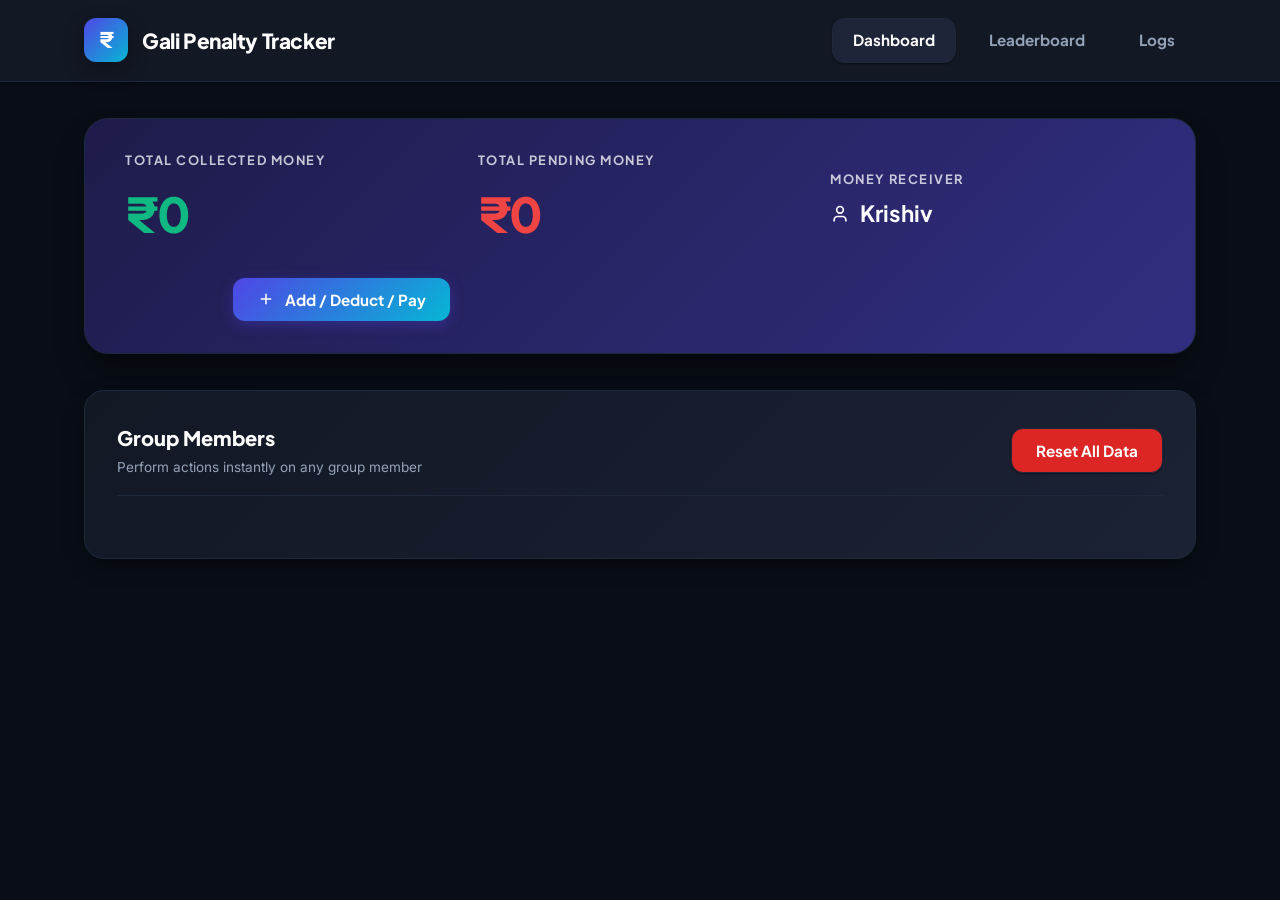
==== static/index.html @ d00251c5 "Initial commit" ====
<!DOCTYPE html>
<html lang="en" data-theme="light">
<head>
    <meta charset="UTF-8">
    <meta name="viewport" content="width=device-width, initial-scale=1.0">
    <meta http-equiv="Cache-Control" content="no-cache, no-store, must-revalidate" />
    <meta http-equiv="Pragma" content="no-cache" />
    <meta http-equiv="Expires" content="0" />
    <title>Dashboard - Bad Word Penalty Tracker</title>
    <link rel="preconnect" href="https://fonts.googleapis.com">
    <link rel="preconnect" href="https://fonts.gstatic.com" crossorigin>
    <link href="https://fonts.googleapis.com/css2?family=Inter:wght@300;400;500;600;700&family=Outfit:wght@400;500;600;700&display=swap" rel="stylesheet">
    <link rel="stylesheet" href="style.css">
</head>
<body>

    <!-- Top Navigation -->
    <nav class="top-nav">
        <div class="container flex-between">
            <div class="brand">
                <div class="logo-circle">₹</div>
                <h1 class="brand-title">Gali Penalty Tracker</h1>
            </div>
            <div class="nav-links">
                <a href="index.html" class="nav-link active">Dashboard</a>
                <a href="leaderboard.html" class="nav-link">Leaderboard</a>
                <a href="transactions.html" class="nav-link">Logs</a>
            </div>
        </div>
    </nav>

    <main class="container">
        <!-- Financial Summary card -->
        <div class="summary-card">
            <div class="summary-item">
                <h4>Total Collected Money</h4>
                <div class="amount" id="totalCollectedText" style="color: #10b981;">₹0</div>
            </div>
            <div class="summary-item">
                <h4>Total Pending Money</h4>
                <div class="amount" id="totalPendingText" style="color: #ef4444;">₹0</div>
            </div>
            <div class="summary-item">
                <h4>Money Receiver</h4>
                <div class="receiver-name">
                    <svg xmlns="http://www.w3.org/2000/svg" width="20" height="20" viewBox="0 0 24 24" fill="none" stroke="currentColor" stroke-width="2">
                        <path d="M19 21v-2a4 4 0 0 0-4-4H9a4 4 0 0 0-4 4v2"/>
                        <circle cx="12" cy="7" r="4"/>
                    </svg>
                    <span>Krishiv</span>
                </div>
            </div>
            <div class="summary-actions">
                <button class="btn btn-primary" onclick="openAddFineModal()">
                    <svg xmlns="http://www.w3.org/2000/svg" width="18" height="18" viewBox="0 0 24 24" fill="none" stroke="currentColor" stroke-width="2">
                        <path d="M5 12h14m-7-7v14"/>
                    </svg>
                    <span>Add / Deduct / Pay</span>
                </button>
            </div>
        </div>

        <!-- Members Grid Area -->
        <div class="card">
            <div class="card-header">
                <div>
                    <h3 class="card-title">Group Members</h3>
                    <p class="card-subtitle">Perform actions instantly on any group member</p>
                </div>
                <button class="btn btn-outline btn-danger" onclick="confirmResetAll()">Reset All Data</button>
            </div>
            <div class="members-grid" id="membersGrid">
                <!-- Dynamically populated via script -->
            </div>
        </div>
    </main>

    <!-- Modal Backdrop -->
    <div class="modal-backdrop" id="fineModalBackdrop" onclick="closeAddFineModalOnBackdrop(event)">
        <div class="modal" id="fineModal">
            <div class="modal-header">
                <h3 class="modal-title">Record Action</h3>
                <button class="modal-close" onclick="closeAddFineModal()">&times;</button>
            </div>
            <form id="addFineForm" onsubmit="submitFineForm(event)">
                <div class="form-group">
                    <label class="form-label" for="memberSelect">Select Member</label>
                    <select class="form-select" id="memberSelect" required>
                        <option value="" disabled selected>Choose a member</option>
                    </select>
                </div>
                <div class="form-group">
                    <label class="form-label" for="actionSelect">Select Action</label>
                    <select class="form-select" id="actionSelect" required>
                        <option value="add" selected>Add Fine</option>
                        <option value="pay">Pay Fine</option>
                        <option value="deduct">Deduct Fine</option>
                    </select>
                </div>
                <div class="form-group">
                    <label class="form-label" for="amountSelect">Select Amount</label>
                    <select class="form-select" id="amountSelect" required>
                        <option value="10" selected>₹10</option>
                        <option value="5">₹5</option>
                    </select>
                </div>
                <div class="modal-footer">
                    <button type="button" class="btn btn-outline" onclick="closeAddFineModal()">Cancel</button>
                    <button type="submit" class="btn btn-primary">Submit Action</button>
                </div>
            </form>
        </div>
    </div>

    <script>
        let members = [];

        async function fetchApp() {
            try {
                const res = await fetch('/api/members');
                members = await res.json();
                renderMembers();
            } catch (e) {
                console.error("Failed to load members", e);
            }
        }

        function renderMembers() {
            let totalPending = 0;
            let totalCollected = 0;
            const grid = document.getElementById('membersGrid');
            grid.innerHTML = '';
            
            // Sync select
            const selectEl = document.getElementById('memberSelect');
            selectEl.innerHTML = '<option value="" disabled selected>Choose a member</option>';

            members.forEach(m => {
                totalPending += m.totalFine;
                totalCollected += (m.paidFine || 0);
                
                const opt = document.createElement('option');
                opt.value = m.name;
                opt.textContent = m.name;
                selectEl.appendChild(opt);

                const html = `
                    <div class="member-card">
                        <div class="member-card-top" style="flex-direction: column; gap: 8px;">
                            <div style="display: flex; justify-content: space-between; width: 100%; align-items: baseline;">
                                <h4 class="member-card-title">${m.name}</h4>
                                <span style="font-size: 0.8rem; background-color: var(--border-color); padding: 4px 8px; border-radius: 6px; color: #94a3b8;">${m.violations} violation${m.violations === 1 ? '' : 's'}</span>
                            </div>
                            <div style="display: flex; gap: 16px; margin-top: 4px; font-size: 0.9rem;">
                                <span style="color: #94a3b8;">Pending: <strong style="color: #ef4444;">₹${m.totalFine}</strong></span>
                                <span style="color: #94a3b8;">Paid: <strong style="color: #10b981;">₹${m.paidFine || 0}</strong></span>
                            </div>
                        </div>
                        <div class="member-card-actions" style="display: flex; gap: 4px; margin-top: 12px;">
                            <button class="btn btn-outline" style="padding: 6px 8px; font-size: 0.75rem; flex: 1; border-color: #3b82f6;" onclick="quickAction('${m.name}', 'add')" title="Quick Add Fine">Add</button>
                            <button class="btn btn-outline" style="padding: 6px 8px; font-size: 0.75rem; flex: 1; background-color: #10b981; color: white; border-color: #059669;" onclick="quickAction('${m.name}', 'pay')" title="Quick Mark as Paid">Pay</button>
                            <button class="btn btn-outline" style="padding: 6px 8px; font-size: 0.75rem; flex: 1;" onclick="quickAction('${m.name}', 'deduct')" title="Quick Deduct">Deduct</button>
                        </div>
                    </div>
                `;
                grid.insertAdjacentHTML('beforeend', html);
            });
            
            document.getElementById('totalPendingText').textContent = `₹${totalPending}`;
            document.getElementById('totalCollectedText').textContent = `₹${totalCollected}`;
        }

        async function quickAction(name, action, amount = 10) {
            try {
                const res = await fetch('/api/action', {
                    method: 'POST',
                    headers: {'Content-Type': 'application/json'},
                    body: JSON.stringify({name, action, amount: parseInt(amount)})
                });
                if (!res.ok) {
                    const err = await res.json();
                    alert(err.detail || "Operation failed");
                    return;
                }
                fetchApp();
            } catch (e) {
                console.error(e);
            }
        }

        function openAddFineModal() { document.getElementById('fineModalBackdrop').classList.add('active'); }
        function closeAddFineModal() { document.getElementById('fineModalBackdrop').classList.remove('active'); document.getElementById('addFineForm').reset(); }
        function closeAddFineModalOnBackdrop(e) { if (e.target.id === 'fineModalBackdrop') closeAddFineModal(); }

        async function submitFineForm(e) {
            e.preventDefault();
            const name = document.getElementById('memberSelect').value;
            const action = document.getElementById('actionSelect').value;
            const amount = document.getElementById('amountSelect').value;
            if (name && action) {
                await quickAction(name, action, amount);
                closeAddFineModal();
            }
        }

        async function confirmResetAll() {
            if (confirm("Reset everything in SQLite? This action cannot be undone.")) {
                await fetch('/api/reset', {method: 'POST'});
                fetchApp();
            }
        }

        window.addEventListener('load', () => {
            fetchApp();
            setInterval(fetchApp, 2000);
        });
    </script>
</body>
</html>
---- static/style.css ----
@import url('https://fonts.googleapis.com/css2?family=Inter:wght@300;400;500;600;700&family=Outfit:wght@400;500;600;700&family=Plus+Jakarta+Sans:wght@400;500;600;700;800&display=swap');

:root {
    --bg-body: #090d16;
    --bg-card: #121824;
    --bg-card-hover: #1e2538;
    --bg-sidebar: #121824;
    --text-primary: #ffffff;
    --text-secondary: #94a3b8;
    --text-muted: #64748b;
    --accent-primary: #4f46e5;
    --accent-primary-hover: #4338ca;
    --accent-secondary: #06b6d4;
    --border-color: #1e293b;
    --input-bg: #1e263d;
    --shadow-sm: 0 1px 2px 0 rgba(0, 0, 0, 0.4);
    --shadow-md: 0 8px 24px -4px rgba(0, 0, 0, 0.45);
    --shadow-lg: 0 20px 32px -8px rgba(0, 0, 0, 0.5);
    --badge-top-1: #f59e0b;
    --badge-top-2: #94a3b8;
    --badge-top-3: #d97706;
    --gradient-accent: linear-gradient(135deg, #4f46e5, #06b6d4);
    --gradient-header: linear-gradient(135deg, #1e1b4b, #312e81);
    --gradient-card: linear-gradient(135deg, #121824, #1b2234);
}

* {
    box-sizing: border-box;
    margin: 0;
    padding: 0;
    transition: background-color 0.25s ease, color 0.25s ease, border-color 0.25s ease, transform 0.2s ease;
}

body {
    font-family: 'Inter', sans-serif;
    background-color: var(--bg-body);
    color: var(--text-primary);
    min-height: 100vh;
    display: flex;
    flex-direction: column;
    padding-bottom: 60px;
    line-height: 1.5;
}

h1, h2, h3, h4 {
    font-family: 'Plus Jakarta Sans', sans-serif;
    font-weight: 700;
}

.container {
    width: 100%;
    max-width: 1160px;
    margin: 0 auto;
    padding: 0 24px;
}

.flex-between {
    display: flex;
    align-items: center;
    justify-content: space-between;
}

/* Nav styles */
.top-nav {
    background-color: #121824;
    border-bottom: 1px solid var(--border-color);
    padding: 18px 0;
    position: sticky;
    top: 0;
    z-index: 50;
    box-shadow: var(--shadow-sm);
}

.brand {
    display: flex;
    align-items: center;
    gap: 14px;
}

.logo-circle {
    width: 44px;
    height: 44px;
    border-radius: 12px;
    background: var(--gradient-accent);
    display: flex;
    align-items: center;
    justify-content: center;
    color: #ffffff;
    font-weight: 800;
    font-family: 'Plus Jakarta Sans', sans-serif;
    font-size: 1.35rem;
    box-shadow: var(--shadow-md);
}

.brand-title {
    font-size: 1.3rem;
    letter-spacing: -0.02em;
    color: #ffffff;
    font-weight: 800;
}

.nav-links {
    display: flex;
    gap: 12px;
    align-items: center;
}

.nav-link {
    font-family: 'Plus Jakarta Sans', sans-serif;
    font-weight: 700;
    font-size: 0.95rem;
    color: #94a3b8;
    text-decoration: none;
    padding: 10px 20px;
    border-radius: 12px;
    display: flex;
    align-items: center;
    gap: 8px;
    border: 1px solid transparent;
}

.nav-link:hover {
    background-color: var(--bg-card-hover);
    color: #ffffff;
}

.nav-link.active {
    background-color: var(--bg-card-hover);
    color: #ffffff;
    border-color: var(--border-color);
    box-shadow: var(--shadow-sm);
}

/* Base components */
.summary-card {
    background: var(--gradient-header);
    border: 1px solid var(--border-color);
    border-radius: 24px;
    padding: 32px 40px;
    color: #ffffff;
    margin-top: 36px;
    margin-bottom: 36px;
    box-shadow: var(--shadow-lg);
    display: grid;
    grid-template-columns: repeat(auto-fit, minmax(240px, 1fr));
    gap: 28px;
    align-items: center;
}

.summary-item h4 {
    font-size: 0.8rem;
    text-transform: uppercase;
    letter-spacing: 0.12em;
    color: rgba(255, 255, 255, 0.75);
    margin-bottom: 8px;
    font-weight: 700;
}

.summary-item .amount {
    font-size: 3rem;
    font-weight: 800;
    font-family: 'Plus Jakarta Sans', sans-serif;
    letter-spacing: -0.03em;
    color: #ffffff;
}

.summary-item .receiver-name {
    font-size: 1.4rem;
    font-weight: 700;
    display: flex;
    align-items: center;
    gap: 10px;
    margin-top: 4px;
    font-family: 'Plus Jakarta Sans', sans-serif;
    color: #ffffff;
}

.summary-actions {
    display: flex;
    gap: 14px;
    justify-content: flex-end;
    align-items: center;
}

.btn {
    display: inline-flex;
    align-items: center;
    justify-content: center;
    padding: 12px 24px;
    border-radius: 12px;
    font-family: 'Plus Jakarta Sans', sans-serif;
    font-weight: 700;
    font-size: 0.95rem;
    cursor: pointer;
    border: none;
    text-decoration: none;
    gap: 10px;
    box-shadow: var(--shadow-sm);
}

.btn:active { transform: scale(0.96); }

.btn-primary {
    background: var(--gradient-accent);
    color: #ffffff;
    box-shadow: 0 4px 14px 0 rgba(79, 70, 229, 0.35);
}

.btn-primary:hover {
    transform: translateY(-2px);
    box-shadow: 0 6px 20px 0 rgba(79, 70, 229, 0.45);
}

.btn-outline {
    background: var(--bg-card);
    border: 1px solid var(--border-color);
    color: #ffffff;
}

.btn-outline:hover {
    background: var(--bg-card-hover);
    border-color: #475569;
}

.btn-danger {
    background-color: #dc2626;
    color: #ffffff;
}

.btn-danger:hover { background-color: #b91c1c; }

/* Grid Dashboard */
.card {
    background: var(--gradient-card);
    border: 1px solid var(--border-color);
    border-radius: 20px;
    padding: 32px;
    box-shadow: var(--shadow-md);
    display: flex;
    flex-direction: column;
    gap: 24px;
    height: 100%;
    margin-bottom: 32px;
}

.card-header {
    display: flex;
    align-items: center;
    justify-content: space-between;
    border-bottom: 1px solid var(--border-color);
    padding-bottom: 18px;
    margin-bottom: 6px;
}

.card-title {
    font-size: 1.25rem;
    display: flex;
    align-items: center;
    gap: 10px;
    color: #ffffff;
    font-weight: 800;
}

.card-subtitle {
    font-size: 0.85rem;
    color: #94a3b8;
    margin-top: 4px;
}

/* Leaderboard view */
.leaderboard-list {
    display: flex;
    flex-direction: column;
    gap: 14px;
}

.leaderboard-item {
    display: flex;
    align-items: center;
    gap: 16px;
    padding: 16px 24px;
    background-color: var(--bg-card-hover);
    border-radius: 14px;
    border: 1px solid transparent;
}

.leaderboard-item:hover {
    border-color: #334155;
    background-color: var(--bg-card);
    transform: translateX(3px);
    box-shadow: var(--shadow-sm);
}

.rank-badge {
    width: 38px;
    height: 38px;
    border-radius: 50%;
    display: flex;
    align-items: center;
    justify-content: center;
    font-family: 'Plus Jakarta Sans', sans-serif;
    font-weight: 800;
    font-size: 1.05rem;
    flex-shrink: 0;
    background: var(--bg-body);
    color: var(--text-secondary);
}

.rank-badge.top-1 { background-color: var(--badge-top-1); color: #111827; }
.rank-badge.top-2 { background-color: var(--badge-top-2); color: #111827; }
.rank-badge.top-3 { background-color: var(--badge-top-3); color: #ffffff; }

.member-info {
    flex-grow: 1;
    display: flex;
    flex-direction: column;
    gap: 6px;
}

.member-name-row {
    display: flex;
    justify-content: space-between;
    align-items: baseline;
}

.member-name {
    font-weight: 700;
    font-size: 1.1rem;
    font-family: 'Plus Jakarta Sans', sans-serif;
    color: #ffffff;
}

.member-fines {
    font-family: 'Plus Jakarta Sans', sans-serif;
    font-weight: 800;
    font-size: 1.25rem;
    color: var(--accent-secondary);
}

.progress-bar-container {
    width: 100%;
    height: 8px;
    background-color: var(--border-color);
    border-radius: 4px;
    overflow: hidden;
}

.progress-bar {
    height: 100%;
    border-radius: 4px;
    background: var(--gradient-accent);
    width: 0%;
}

/* Members grid view */
.members-grid {
    display: grid;
    grid-template-columns: repeat(auto-fill, minmax(230px, 1fr));
    gap: 20px;
}

.member-card {
    background-color: var(--bg-card-hover);
    border: 1px solid var(--border-color);
    border-radius: 16px;
    padding: 24px;
    display: flex;
    flex-direction: column;
    justify-content: space-between;
    gap: 18px;
    box-shadow: var(--shadow-sm);
}

.member-card:hover {
    border-color: #3b82f6;
    background-color: var(--bg-card);
    transform: translateY(-4px);
    box-shadow: var(--shadow-md);
}

.member-card-top {
    display: flex;
    justify-content: space-between;
    align-items: flex-start;
}

.member-card-title {
    font-weight: 700;
    font-size: 1.1rem;
    font-family: 'Plus Jakarta Sans', sans-serif;
    color: #ffffff;
}

.member-card-subtitle {
    font-size: 0.85rem;
    color: #94a3b8;
    margin-top: 4px;
}

.member-card-fines {
    font-family: 'Plus Jakarta Sans', sans-serif;
    font-weight: 700;
    font-size: 1.15rem;
    color: var(--accent-secondary);
}

.member-card-actions {
    display: flex;
    gap: 10px;
}

/* Log Tables */
.table-responsive {
    width: 100%;
    overflow-x: auto;
    border-radius: 16px;
    border: 1px solid var(--border-color);
    background: var(--bg-card);
}

table {
    width: 100%;
    border-collapse: collapse;
    text-align: left;
    font-size: 0.95rem;
}

th {
    background-color: var(--bg-card-hover);
    padding: 16px 20px;
    font-family: 'Plus Jakarta Sans', sans-serif;
    font-weight: 700;
    color: #94a3b8;
    border-bottom: 1px solid var(--border-color);
}

td {
    padding: 16px 20px;
    border-bottom: 1px solid var(--border-color);
    color: #e2e8f0;
}

tr:hover td { background-color: var(--bg-card-hover); }

/* Modals */
.modal-backdrop {
    position: fixed;
    top: 0;
    left: 0;
    width: 100%;
    height: 100%;
    background-color: rgba(9, 13, 22, 0.6);
    backdrop-filter: blur(12px);
    z-index: 100;
    display: flex;
    align-items: center;
    justify-content: center;
    opacity: 0;
    pointer-events: none;
}

.modal-backdrop.active { opacity: 1; pointer-events: all; }

.modal {
    background-color: var(--bg-card);
    border: 1px solid var(--border-color);
    border-radius: 24px;
    width: 90%;
    max-width: 440px;
    padding: 32px;
    box-shadow: var(--shadow-lg);
    transform: translateY(20px);
    display: flex;
    flex-direction: column;
    gap: 20px;
}

.modal-backdrop.active .modal { transform: translateY(0); }

.modal-header {
    display: flex;
    justify-content: space-between;
    align-items: center;
    border-bottom: 1px solid var(--border-color);
    padding-bottom: 16px;
}

.modal-title {
    font-size: 1.35rem;
    font-weight: 800;
    font-family: 'Plus Jakarta Sans', sans-serif;
    color: #ffffff;
}

.modal-close {
    background: transparent;
    border: none;
    color: #94a3b8;
    font-size: 1.6rem;
    cursor: pointer;
    width: 36px;
    height: 36px;
    border-radius: 50%;
    display: flex;
    align-items: center;
    justify-content: center;
}

.modal-close:hover { background-color: var(--bg-card-hover); color: #ffffff; }

.form-group {
    display: flex;
    flex-direction: column;
    gap: 8px;
}

.form-label {
    font-size: 0.85rem;
    font-weight: 600;
    color: #94a3b8;
    font-family: 'Plus Jakarta Sans', sans-serif;
}

.form-select {
    background-color: var(--input-bg);
    border: 1px solid var(--border-color);
    color: #ffffff;
    padding: 14px;
    border-radius: 12px;
    font-family: 'Inter', sans-serif;
    font-size: 0.95rem;
    width: 100%;
    outline: none;
    cursor: pointer;
}

.form-select:focus {
    border-color: #3b82f6;
    box-shadow: 0 0 0 4px rgba(59, 130, 246, 0.15);
}

.modal-footer {
    display: flex;
    justify-content: flex-end;
    gap: 12px;
    margin-top: 8px;
}
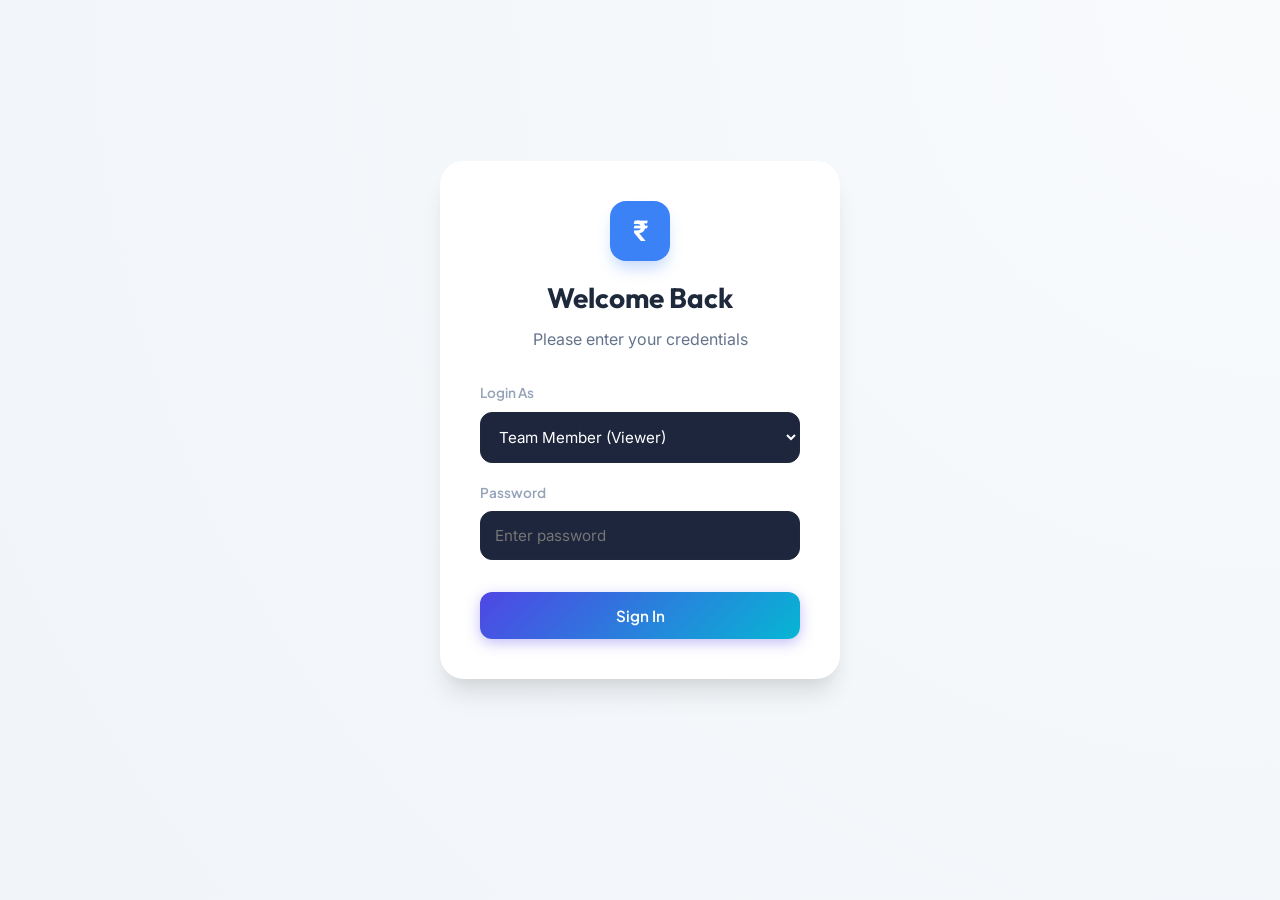
==== commit 744660fd: "Add missing login, logout, and Vercel configuration files" ====
--- a/static/index.html
+++ b/static/index.html
@@ -25,6 +25,7 @@
                 <a href="index.html" class="nav-link active">Dashboard</a>
                 <a href="leaderboard.html" class="nav-link">Leaderboard</a>
                 <a href="transactions.html" class="nav-link">Logs</a>
+                <a href="#" class="nav-link" onclick="logout()">Logout</a>
             </div>
         </div>
     </nav>
@@ -113,6 +114,17 @@
     </div>
 
     <script>
+        // Auth check
+        const userRole = localStorage.getItem('userRole');
+        if (!userRole) {
+            window.location.href = 'login.html';
+        }
+
+        function logout() {
+            localStorage.removeItem('userRole');
+            window.location.href = 'login.html';
+        }
+
         let members = [];
 
         async function fetchApp() {
@@ -120,8 +132,21 @@
                 const res = await fetch('/api/members');
                 members = await res.json();
                 renderMembers();
+                applyRoleRestrictions();
             } catch (e) {
                 console.error("Failed to load members", e);
+            }
+        }
+
+        function applyRoleRestrictions() {
+            if (userRole === 'user') {
+                // Hide all admin-only elements
+                const adminOnly = document.querySelectorAll('.summary-actions, .btn-danger, .member-card-actions');
+                adminOnly.forEach(el => el.style.display = 'none');
+                
+                // Also update subtitle
+                const subtitle = document.querySelector('.card-subtitle');
+                if (subtitle) subtitle.textContent = 'View real-time penalty stats for all members';
             }
         }
 
@@ -133,16 +158,20 @@
             
             // Sync select
             const selectEl = document.getElementById('memberSelect');
-            selectEl.innerHTML = '<option value="" disabled selected>Choose a member</option>';
+            if (selectEl) {
+                selectEl.innerHTML = '<option value="" disabled selected>Choose a member</option>';
+            }
 
             members.forEach(m => {
                 totalPending += m.totalFine;
                 totalCollected += (m.paidFine || 0);
                 
-                const opt = document.createElement('option');
-                opt.value = m.name;
-                opt.textContent = m.name;
-                selectEl.appendChild(opt);
+                if (selectEl) {
+                    const opt = document.createElement('option');
+                    opt.value = m.name;
+                    opt.textContent = m.name;
+                    selectEl.appendChild(opt);
+                }
 
                 const html = `
                     <div class="member-card">
@@ -168,9 +197,16 @@
             
             document.getElementById('totalPendingText').textContent = `₹${totalPending}`;
             document.getElementById('totalCollectedText').textContent = `₹${totalCollected}`;
+            
+            // Re-apply restrictions after rendering
+            applyRoleRestrictions();
         }
 
         async function quickAction(name, action, amount = 10) {
+            if (userRole !== 'admin') {
+                alert("Unauthorized: Only admins can perform actions.");
+                return;
+            }
             try {
                 const res = await fetch('/api/action', {
                     method: 'POST',
@@ -188,7 +224,10 @@
             }
         }
 
-        function openAddFineModal() { document.getElementById('fineModalBackdrop').classList.add('active'); }
+        function openAddFineModal() { 
+            if (userRole !== 'admin') return;
+            document.getElementById('fineModalBackdrop').classList.add('active'); 
+        }
         function closeAddFineModal() { document.getElementById('fineModalBackdrop').classList.remove('active'); document.getElementById('addFineForm').reset(); }
         function closeAddFineModalOnBackdrop(e) { if (e.target.id === 'fineModalBackdrop') closeAddFineModal(); }
 
@@ -204,6 +243,7 @@
         }
 
         async function confirmResetAll() {
+            if (userRole !== 'admin') return;
             if (confirm("Reset everything in SQLite? This action cannot be undone.")) {
                 await fetch('/api/reset', {method: 'POST'});
                 fetchApp();
@@ -212,7 +252,7 @@
 
         window.addEventListener('load', () => {
             fetchApp();
-            setInterval(fetchApp, 2000);
+            setInterval(fetchApp, 5000); // Increased interval to reduce load
         });
     </script>
 </body>
